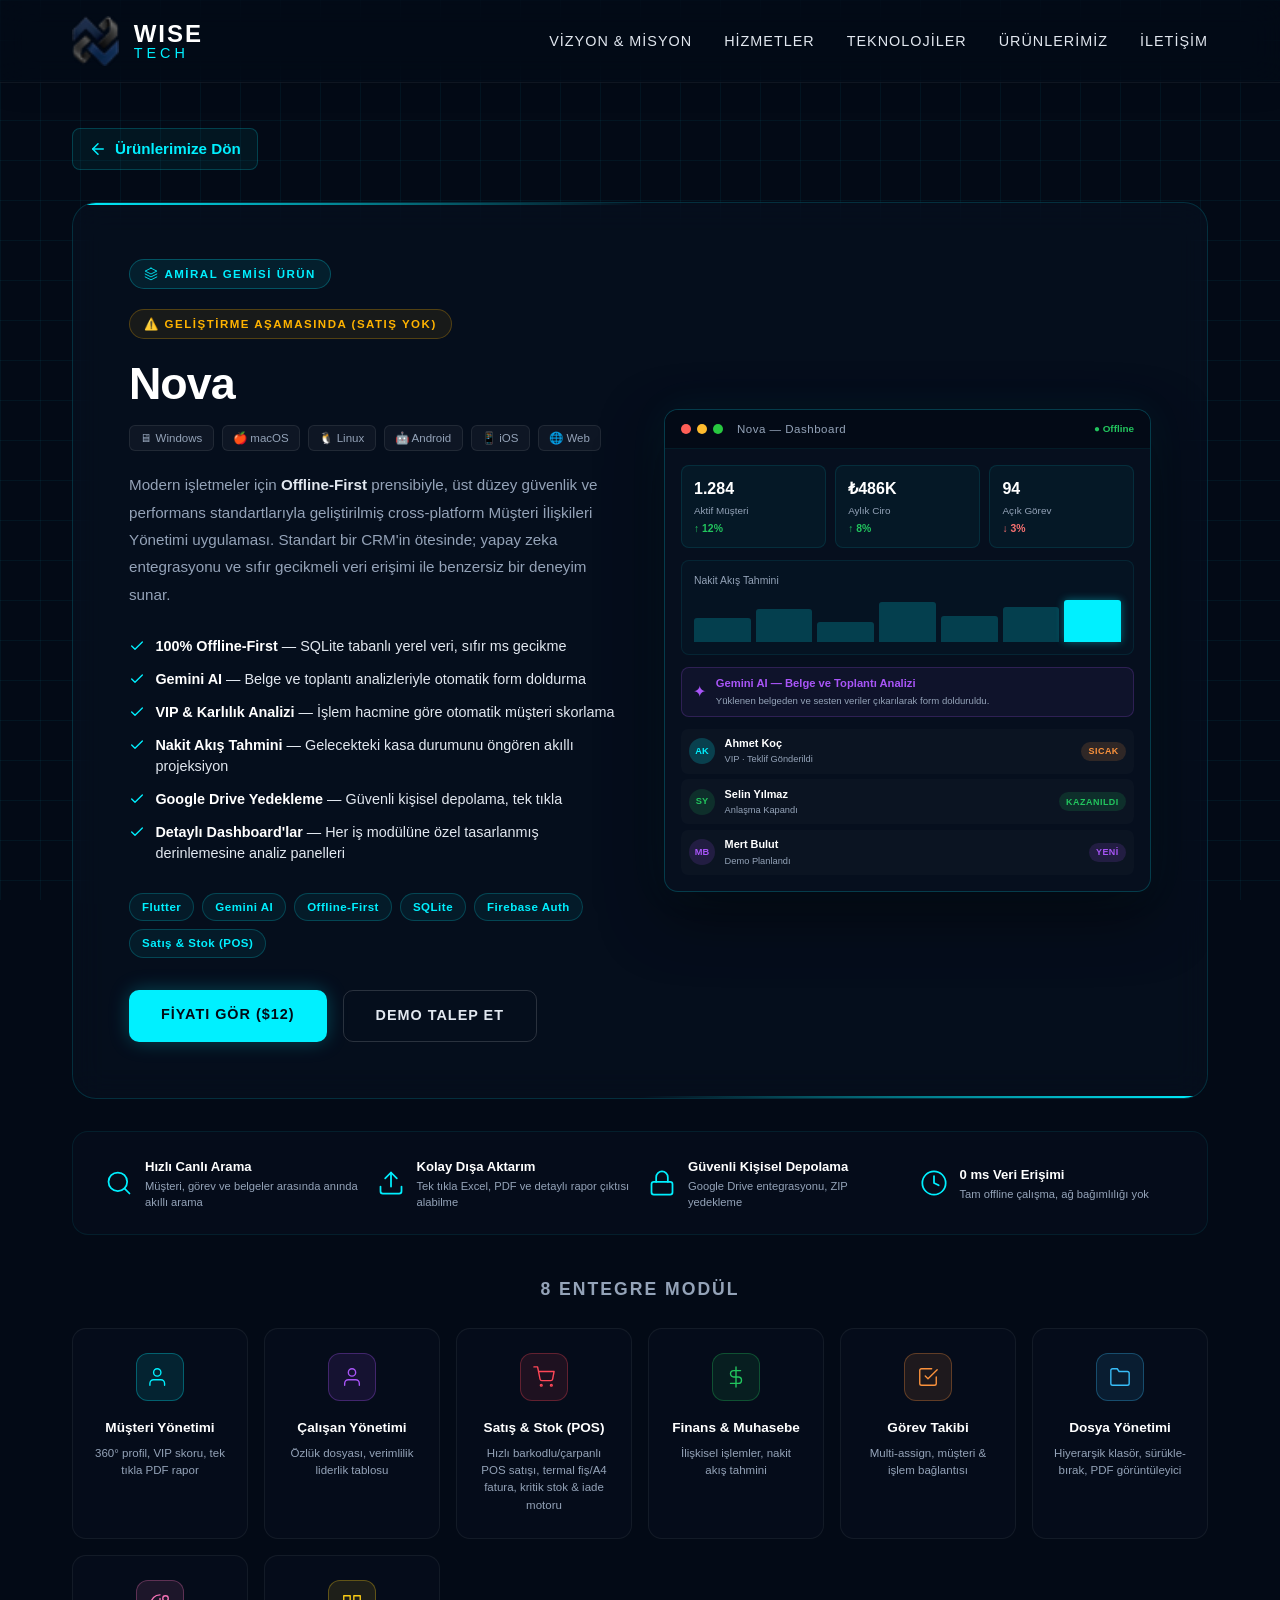
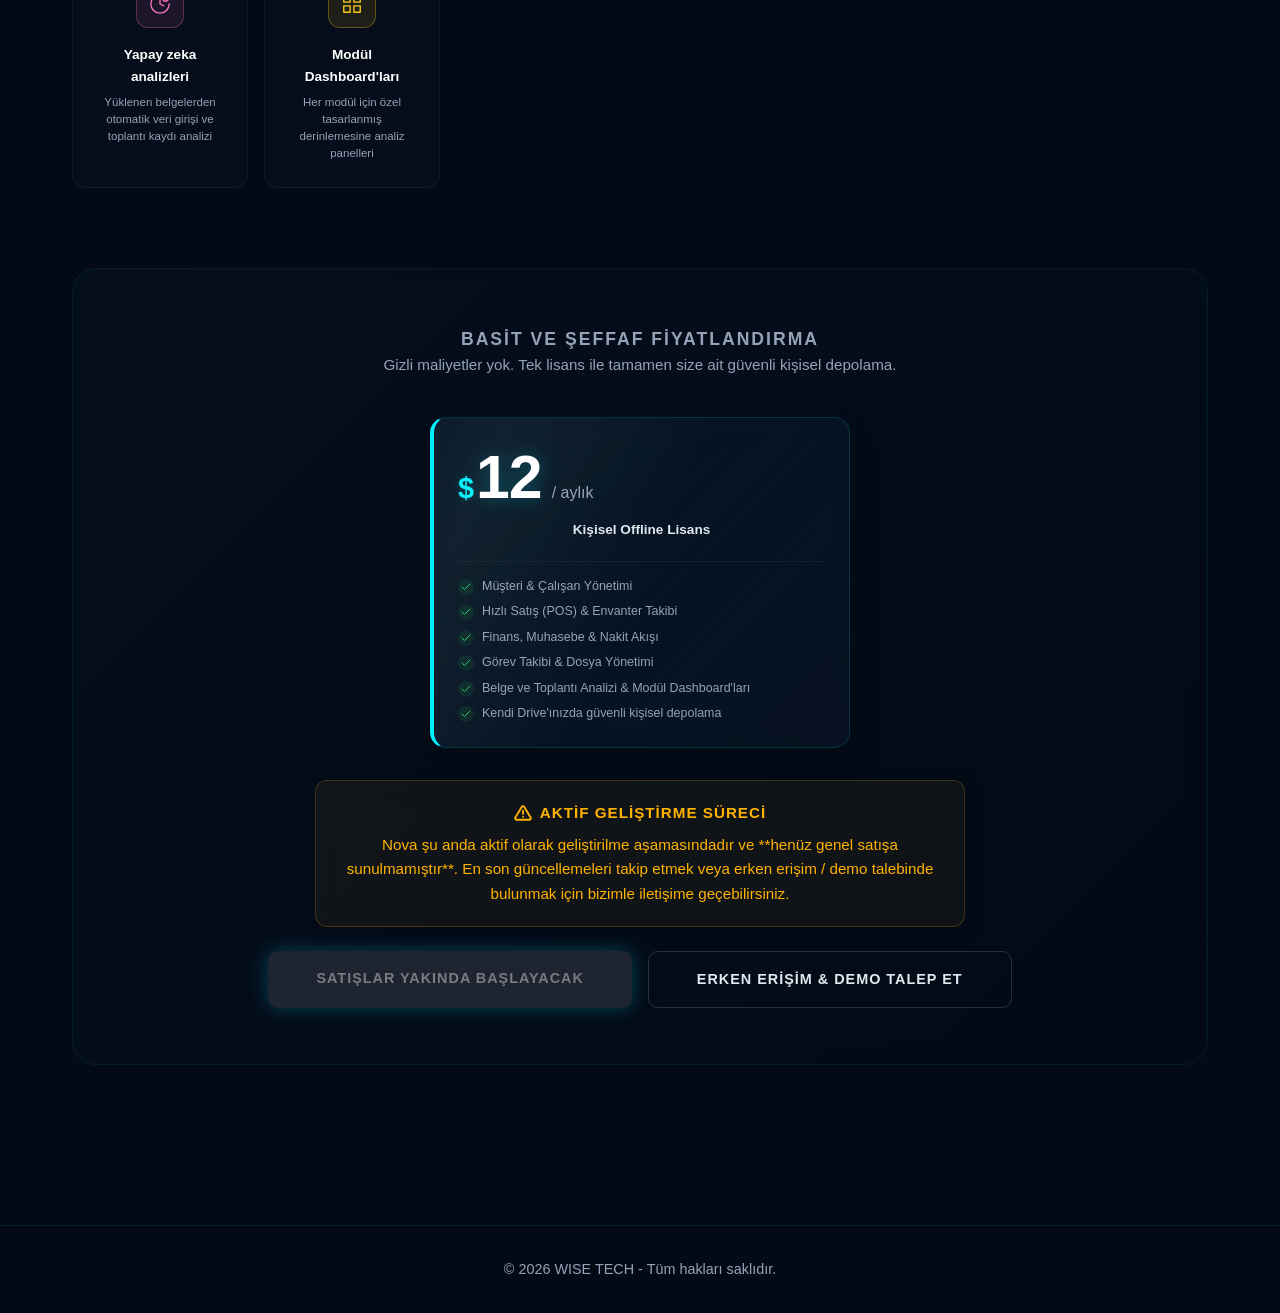
==== urunlerimiz/nova/index.html @ 4987484f "refactor: Nova - move pages and rename Nova CRM to Nova" ====
<!DOCTYPE html>
<html lang="tr">
<head>
    <meta charset="UTF-8">
    <meta name="viewport" content="width=device-width, initial-scale=1.0">
    <title>Nova | WISE TECH Kurumsal Çözümler</title>
    <meta name="description" content="Nova, Offline-First prensibiyle geliştirilmiş, sıfır gecikmeli, Gemini AI destekli yeni nesil cross-platform Müşteri İlişkileri Yönetimi uygulamasıdır.">
    <meta name="keywords" content="crm, müşteri ilişkileri yönetimi, offline crm, flutter crm, yapay zeka crm, nova, wise tech">
    <meta name="author" content="WISE TECH">
    <meta name="robots" content="index, follow">
    <link rel="canonical" href="https://wisetech.com.tr/urunlerimiz/nova/">
    <link rel="icon" type="image/png" href="../../logo.png">
    <link rel="apple-touch-icon" href="../../logo.png">
    
    <!-- Open Graph Meta Tags -->
    <meta property="og:title" content="Nova | WISE TECH Kurumsal Çözümler">
    <meta property="og:description" content="Offline-First ve Gemini AI destekli, sıfır gecikmeli yeni nesil çözüm.">
    <meta property="og:type" content="website">
    <meta property="og:url" content="https://wisetech.com.tr/urunlerimiz/nova/">
    <meta property="og:image" content="https://wisetech.com.tr/logo.png">
    <link rel="stylesheet" href="../../style.css">
    <style>
        /* Nova CRM Sayfasına Özel Ek Stiller */
        .back-btn-wrap {
            max-width: 1200px;
            margin: 8rem auto 0 auto;
            padding: 0 2rem;
        }
        
        .back-btn {
            display: inline-flex;
            align-items: center;
            gap: 8px;
            color: var(--neon-blue);
            text-decoration: none;
            font-size: 0.95rem;
            font-weight: 600;
            transition: all 0.3s ease;
            padding: 0.5rem 1rem;
            background: rgba(0, 240, 255, 0.05);
            border: 1px solid rgba(0, 240, 255, 0.2);
            border-radius: 8px;
        }
        
        .back-btn:hover {
            background: var(--neon-blue);
            color: var(--bg-dark);
            box-shadow: 0 0 15px var(--neon-blue-glow);
            transform: translateX(-4px);
        }
        
        .back-btn svg {
            width: 18px;
            height: 18px;
            stroke: currentColor;
            fill: none;
            stroke-width: 2;
            transition: transform 0.3s ease;
        }

        .nova-detail-section {
            padding-top: 2rem;
        }

        /* Mockup hover durumunu sayfa açıldığında daha stabil tutmak için varsayılanı rotate yapabiliriz */
        .nova-product-card .nova-screen {
            transform: none; /* Standart sayfada sabit durması daha profesyonel */
        }

        /* Fiyat Kartı Sarmalayıcısı */
        .nova-price-wrapper {
            display: flex;
            justify-content: center;
            width: 100%;
            margin: 2rem 0;
        }

        /* Fiyat Kartı Tasarımı */
        .nova-price-card {
            background: linear-gradient(135deg, rgba(0, 240, 255, 0.04) 0%, rgba(10, 21, 38, 0.7) 100%);
            border: 1px solid rgba(0, 240, 255, 0.15);
            border-left: 4px solid var(--neon-blue);
            border-radius: 16px;
            padding: 1.5rem;
            margin: 0;
            backdrop-filter: blur(12px);
            box-shadow: 0 8px 32px rgba(0, 0, 0, 0.3), 0 0 15px rgba(0, 240, 255, 0.03);
            max-width: 420px;
            width: 100%;
            position: relative;
            overflow: hidden;
            transition: all 0.4s cubic-bezier(0.165, 0.84, 0.44, 1);
            display: flex;
            flex-direction: column;
        }
        
        .nova-price-card:hover {
            border-color: rgba(0, 240, 255, 0.35);
            box-shadow: 0 12px 40px rgba(0, 0, 0, 0.4), 0 0 25px rgba(0, 240, 255, 0.08);
            transform: translateY(-2px);
        }

        /* Işık yansıması efekti */
        .nova-price-card::before {
            content: '';
            position: absolute;
            top: 0;
            left: -50%;
            width: 100%;
            height: 100%;
            background: linear-gradient(
                90deg,
                transparent,
                rgba(255, 255, 255, 0.05),
                transparent
            );
            transform: skewX(-25deg);
            transition: 0.75s;
        }

        .nova-price-card:hover::before {
            left: 125%;
        }
        
        .npc-header {
            display: flex;
            justify-content: space-between;
            align-items: center;
            margin-bottom: 1.25rem;
        }
        
        .npc-badge {
            background: rgba(0, 240, 255, 0.08);
            border: 1px solid rgba(0, 240, 255, 0.2);
            color: var(--neon-blue);
            font-size: 0.7rem;
            font-weight: 700;
            letter-spacing: 1.5px;
            padding: 4px 8px;
            border-radius: 6px;
            display: flex;
            align-items: center;
            gap: 6px;
            text-transform: uppercase;
        }

        .npc-dot {
            width: 6px;
            height: 6px;
            background-color: var(--neon-blue);
            border-radius: 50%;
            box-shadow: 0 0 8px var(--neon-blue);
            animation: pulse 1.5s infinite alternate;
        }

        @keyframes pulse {
            0% { transform: scale(0.8); opacity: 0.5; }
            100% { transform: scale(1.2); opacity: 1; }
        }
        
        .npc-tag {
            display: flex;
            align-items: center;
            gap: 6px;
            font-size: 0.78rem;
            color: var(--text-muted);
            font-weight: 500;
        }

        .npc-tag svg {
            color: var(--neon-blue);
        }
        
        .npc-price {
            display: flex;
            align-items: baseline;
            gap: 2px;
            margin-bottom: 0.5rem;
        }
        
        .npc-currency {
            font-size: 1.8rem;
            font-weight: 700;
            color: var(--neon-blue);
            text-shadow: 0 0 10px rgba(0, 240, 255, 0.2);
        }
        
        .npc-amount {
            font-size: 3.8rem;
            font-weight: 900;
            color: #fff;
            line-height: 0.9;
            text-shadow: 0 0 20px rgba(0, 240, 255, 0.3);
            letter-spacing: -1px;
        }
        
        .npc-period {
            font-size: 1rem;
            color: var(--text-muted);
            margin-left: 8px;
            font-weight: 500;
        }
        
        .npc-note {
            font-size: 0.85rem;
            color: var(--text-main);
            font-weight: 600;
            margin-bottom: 1.25rem;
        }
        
        .npc-features {
            border-top: 1px solid rgba(255, 255, 255, 0.05);
            padding-top: 1rem;
            display: flex;
            flex-direction: column;
            gap: 8px;
        }
        
        .npc-feat-item {
            display: flex;
            align-items: center;
            gap: 8px;
            font-size: 0.78rem;
            color: var(--text-muted);
            line-height: 1.4;
        }

        .npc-feat-item svg {
            color: #22c55e;
            flex-shrink: 0;
            background: rgba(34, 197, 94, 0.1);
            border-radius: 50%;
            padding: 2px;
            width: 16px;
            height: 16px;
        }

        /* Fiyatlandırma Bölümü Stilleri */
        .nova-pricing-section {
            margin-top: 5rem;
            text-align: center;
            padding: 3.5rem 2rem;
            background: linear-gradient(135deg, rgba(10, 21, 38, 0.4) 0%, rgba(3, 10, 22, 0.6) 100%);
            border: 1px solid rgba(0, 240, 255, 0.08);
            border-radius: 24px;
            backdrop-filter: blur(12px);
            box-shadow: inset 0 0 20px rgba(0, 240, 255, 0.02);
        }
        
        .nova-pricing-subtitle {
            color: var(--text-muted);
            font-size: 0.95rem;
            margin-top: -0.5rem;
            margin-bottom: 2.5rem;
        }
    </style>
</head>
<body>

    <!-- Üst Navigasyon -->
    <header>
        <nav>
            <a href="../../index.html" class="logo">
                <img src="../../logo.png" alt="Wise Tech Logo" class="logo-img" onerror="this.onerror=null; this.src='data:image/svg+xml;utf8,<svg xmlns=\'http://www.w3.org/2000/svg\' viewBox=\'0 0 100 100\'><path d=\'M25 50 L50 25 L75 50 L60 65 L50 55 L40 65 Z\' fill=\'%231c2e4a\'/><path d=\'M75 50 L50 75 L25 50 L40 35 L50 45 L60 35 Z\' fill=\'%23111\'/></svg>'">
                <div class="logo-text">WISE <span>TECH</span></div>
            </a>
            <ul class="nav-links">
                <li><a href="../../index.html#vizyon">Vizyon & Misyon</a></li>
                <li><a href="../../index.html#hizmetler">Hizmetler</a></li>
                <li><a href="../../index.html#teknolojiler">Teknolojiler</a></li>
                <li><a href="../../index.html#urunler">Ürünlerimiz</a></li>
                <li><a href="../../index.html#iletisim">İletişim</a></li>
            </ul>
        </nav>
    </header>

    <!-- Geri Dön Butonu -->
    <div class="back-btn-wrap">
        <a href="../../index.html#urunler" class="back-btn">
            <svg viewBox="0 0 24 24" stroke-linecap="round" stroke-linejoin="round">
                <line x1="19" y1="12" x2="5" y2="12"></line>
                <polyline points="12 19 5 12 12 5"></polyline>
            </svg>
            Ürünlerimize Dön
        </a>
    </div>

    <!-- Ürün Detay Bölümü -->
    <section class="section nova-detail-section" id="urun-detay">
        
        <!-- ── Ana Hero Kart ── -->
        <div class="nova-product-card">

            <!-- Sol: Bilgi paneli -->
            <div class="nova-info">
                <div class="nova-badge">
                    <svg viewBox="0 0 24 24" fill="none" stroke="currentColor" stroke-width="1.5" stroke-linecap="round" stroke-linejoin="round" width="14" height="14">
                        <path d="M12 2L2 7l10 5 10-5-10-5z"/><path d="M2 17l10 5 10-5"/><path d="M2 12l10 5 10-5"/>
                    </svg>
                    Amiral Gemisi Ürün
                </div>
                <div class="nova-badge" style="color: #ffb300; background: rgba(255, 179, 0, 0.08); border-color: rgba(255, 179, 0, 0.25);">
                    ⚠️ Geliştirme Aşamasında (Satış Yok)
                </div>

                <h3>Nova</h3>

                <div class="nova-platforms">
                    <span title="Windows">🖥 Windows</span>
                    <span title="macOS">🍎 macOS</span>
                    <span title="Linux">🐧 Linux</span>
                    <span title="Android">🤖 Android</span>
                    <span title="iOS">📱 iOS</span>
                    <span title="Web">🌐 Web</span>
                </div>

                <p class="nova-desc">Modern işletmeler için <strong>Offline-First</strong> prensibiyle, üst düzey güvenlik ve performans standartlarıyla geliştirilmiş cross-platform Müşteri İlişkileri Yönetimi uygulaması. Standart bir CRM'in ötesinde; yapay zeka entegrasyonu ve sıfır gecikmeli veri erişimi ile benzersiz bir deneyim sunar.</p>

                <ul class="nova-features">
                    <li>
                        <svg viewBox="0 0 24 24" fill="none" stroke="currentColor" stroke-width="2" stroke-linecap="round" stroke-linejoin="round"><polyline points="20 6 9 17 4 12"/></svg>
                        <span><strong>100% Offline-First</strong> — SQLite tabanlı yerel veri, sıfır ms gecikme</span>
                    </li>
                    <li>
                        <svg viewBox="0 0 24 24" fill="none" stroke="currentColor" stroke-width="2" stroke-linecap="round" stroke-linejoin="round"><polyline points="20 6 9 17 4 12"/></svg>
                        <span><strong>Gemini AI</strong> — Belge ve toplantı analizleriyle otomatik form doldurma</span>
                    </li>
                    <li>
                        <svg viewBox="0 0 24 24" fill="none" stroke="currentColor" stroke-width="2" stroke-linecap="round" stroke-linejoin="round"><polyline points="20 6 9 17 4 12"/></svg>
                        <span><strong>VIP & Karlılık Analizi</strong> — İşlem hacmine göre otomatik müşteri skorlama</span>
                    </li>
                    <li>
                        <svg viewBox="0 0 24 24" fill="none" stroke="currentColor" stroke-width="2" stroke-linecap="round" stroke-linejoin="round"><polyline points="20 6 9 17 4 12"/></svg>
                        <span><strong>Nakit Akış Tahmini</strong> — Gelecekteki kasa durumunu öngören akıllı projeksiyon</span>
                    </li>
                    <li>
                        <svg viewBox="0 0 24 24" fill="none" stroke="currentColor" stroke-width="2" stroke-linecap="round" stroke-linejoin="round"><polyline points="20 6 9 17 4 12"/></svg>
                        <span><strong>Google Drive Yedekleme</strong> — Güvenli kişisel depolama, tek tıkla</span>
                    </li>
                    <li>
                        <svg viewBox="0 0 24 24" fill="none" stroke="currentColor" stroke-width="2" stroke-linecap="round" stroke-linejoin="round"><polyline points="20 6 9 17 4 12"/></svg>
                        <span><strong>Detaylı Dashboard'lar</strong> — Her iş modülüne özel tasarlanmış derinlemesine analiz panelleri</span>
                    </li>
                </ul>

                <div class="nova-tags">
                    <span>Flutter</span><span>Gemini AI</span><span>Offline-First</span>
                    <span>SQLite</span><span>Firebase Auth</span><span>Satış & Stok (POS)</span>
                </div>
                <div class="nova-actions">
                    <a href="#fiyatlandirma" class="nova-btn-primary">Fiyatı Gör ($12)</a>
                    <a href="../../index.html#iletisim" class="nova-btn-secondary">Demo Talep Et</a>
                </div>
            </div>

            <!-- Sağ: Mockup ekran -->
            <div class="nova-visual">
                <div class="nova-screen">
                    <div class="ns-topbar">
                        <span class="ns-dot" style="background:#ff5f57"></span>
                        <span class="ns-dot" style="background:#febc2e"></span>
                        <span class="ns-dot" style="background:#28c840"></span>
                        <span class="ns-title">Nova — Dashboard</span>
                        <span class="ns-offline-badge">● Offline</span>
                    </div>
                    <div class="ns-body">
                        <div class="ns-stats">
                            <div class="ns-stat">
                                <span class="ns-stat-val">1.284</span>
                                <span class="ns-stat-lbl">Aktif Müşteri</span>
                                <span class="ns-stat-up">↑ 12%</span>
                            </div>
                            <div class="ns-stat">
                                <span class="ns-stat-val">₺486K</span>
                                <span class="ns-stat-lbl">Aylık Ciro</span>
                                <span class="ns-stat-up">↑ 8%</span>
                            </div>
                            <div class="ns-stat">
                                <span class="ns-stat-val">94</span>
                                <span class="ns-stat-lbl">Açık Görev</span>
                                <span class="ns-stat-down">↓ 3%</span>
                            </div>
                        </div>
                        <div class="ns-chart">
                            <div class="ns-bar-label">Nakit Akış Tahmini</div>
                            <div class="ns-bars">
                                <div class="ns-bar" style="--h:55%"></div>
                                <div class="ns-bar" style="--h:75%"></div>
                                <div class="ns-bar" style="--h:45%"></div>
                                <div class="ns-bar" style="--h:90%"></div>
                                <div class="ns-bar" style="--h:60%"></div>
                                <div class="ns-bar" style="--h:80%"></div>
                                <div class="ns-bar ns-bar--active" style="--h:95%"></div>
                            </div>
                        </div>
                        <div class="ns-ai-row">
                            <span class="ns-ai-icon">✦</span>
                            <div class="ns-ai-text">
                                <span>Gemini AI — Belge ve Toplantı Analizi</span>
                                <small>Yüklenen belgeden ve sesten veriler çıkarılarak form dolduruldu.</small>
                            </div>
                        </div>
                        <div class="ns-list">
                            <div class="ns-list-row">
                                <span class="ns-avatar" style="background:rgba(0,240,255,0.2);color:var(--neon-blue)">AK</span>
                                <div class="ns-list-info"><b>Ahmet Koç</b><small>VIP · Teklif Gönderildi</small></div>
                                <span class="ns-pill ns-pill--warm">Sıcak</span>
                            </div>
                            <div class="ns-list-row">
                                <span class="ns-avatar" style="background:rgba(34,197,94,0.15);color:#22c55e">SY</span>
                                <div class="ns-list-info"><b>Selin Yılmaz</b><small>Anlaşma Kapandı</small></div>
                                <span class="ns-pill ns-pill--won">Kazanıldı</span>
                            </div>
                            <div class="ns-list-row">
                                <span class="ns-avatar" style="background:rgba(168,85,247,0.15);color:#a855f7">MB</span>
                                <div class="ns-list-info"><b>Mert Bulut</b><small>Demo Planlandı</small></div>
                                <span class="ns-pill ns-pill--new">Yeni</span>
                            </div>
                        </div>
                    </div>
                </div>
            </div>
        </div>

        <!-- ── Güvenlik & UI Şeridi ── -->
        <div class="nova-highlights">
            <div class="nova-hl-item">
                <svg viewBox="0 0 24 24" fill="none" stroke="currentColor" stroke-width="1.5" stroke-linecap="round" stroke-linejoin="round">
                    <circle cx="11" cy="11" r="8"></circle>
                    <line x1="21" y1="21" x2="16.65" y2="16.65"></line>
                </svg>
                <div><strong>Hızlı Canlı Arama</strong><small>Müşteri, görev ve belgeler arasında anında akıllı arama</small></div>
            </div>
            <div class="nova-hl-item">
                <svg viewBox="0 0 24 24" fill="none" stroke="currentColor" stroke-width="1.5" stroke-linecap="round" stroke-linejoin="round">
                    <path d="M21 15v4a2 2 0 0 1-2 2H5a2 2 0 0 1-2-2v-4"></path>
                    <polyline points="17 8 12 3 7 8"></polyline>
                    <line x1="12" y1="3" x2="12" y2="15"></line>
                </svg>
                <div><strong>Kolay Dışa Aktarım</strong><small>Tek tıkla Excel, PDF ve detaylı rapor çıktısı alabilme</small></div>
            </div>
            <div class="nova-hl-item">
                <svg viewBox="0 0 24 24" fill="none" stroke="currentColor" stroke-width="1.5" stroke-linecap="round" stroke-linejoin="round">
                    <rect x="3" y="11" width="18" height="11" rx="2" ry="2"/><path d="M7 11V7a5 5 0 0 1 10 0v4"/>
                </svg>
                <div><strong>Güvenli Kişisel Depolama</strong><small>Google Drive entegrasyonu, ZIP yedekleme</small></div>
            </div>
            <div class="nova-hl-item">
                <svg viewBox="0 0 24 24" fill="none" stroke="currentColor" stroke-width="1.5" stroke-linecap="round" stroke-linejoin="round">
                    <circle cx="12" cy="12" r="10"/><polyline points="12 6 12 12 16 14"/>
                </svg>
                <div><strong>0 ms Veri Erişimi</strong><small>Tam offline çalışma, ağ bağımlılığı yok</small></div>
            </div>
        </div>

        <!-- ── Modüller Grid ── -->
        <div class="nova-modules-wrap">
            <h4 class="nova-modules-title">8 Entegre Modül</h4>
            <div class="nova-modules-grid">

                <div class="nova-module-card">
                    <div class="nm-icon" style="--c:var(--neon-blue)">
                        <svg viewBox="0 0 24 24" fill="none" stroke="currentColor" stroke-width="1.5" stroke-linecap="round" stroke-linejoin="round">
                            <path d="M17 21v-2a4 4 0 0 0-4-4H5a4 4 0 0 0-4 4v2"/><circle cx="9" cy="7" r="4"/>
                        </svg>
                    </div>
                    <h5>Müşteri Yönetimi</h5>
                    <p>360° profil, VIP skoru, tek tıkla PDF rapor</p>
                </div>

                <div class="nova-module-card">
                    <div class="nm-icon" style="--c:#a855f7">
                        <svg viewBox="0 0 24 24" fill="none" stroke="currentColor" stroke-width="1.5" stroke-linecap="round" stroke-linejoin="round">
                            <path d="M20 21v-2a4 4 0 0 0-4-4H8a4 4 0 0 0-4 4v2"/><circle cx="12" cy="7" r="4"/>
                        </svg>
                    </div>
                    <h5>Çalışan Yönetimi</h5>
                    <p>Özlük dosyası, verimlilik liderlik tablosu</p>
                </div>

                <div class="nova-module-card">
                    <div class="nm-icon" style="--c:#ff4757">
                        <svg viewBox="0 0 24 24" fill="none" stroke="currentColor" stroke-width="1.5" stroke-linecap="round" stroke-linejoin="round">
                            <circle cx="9" cy="21" r="1"/>
                            <circle cx="20" cy="21" r="1"/>
                            <path d="M1 1h4l2.68 13.39a2 2 0 0 0 2 1.61h9.72a2 2 0 0 0 2-1.61L23 6H6"/>
                        </svg>
                    </div>
                    <h5>Satış & Stok (POS)</h5>
                    <p>Hızlı barkodlu/çarpanlı POS satışı, termal fiş/A4 fatura, kritik stok & iade motoru</p>
                </div>

                <div class="nova-module-card">
                    <div class="nm-icon" style="--c:#22c55e">
                        <svg viewBox="0 0 24 24" fill="none" stroke="currentColor" stroke-width="1.5" stroke-linecap="round" stroke-linejoin="round">
                            <line x1="12" y1="1" x2="12" y2="23"/><path d="M17 5H9.5a3.5 3.5 0 0 0 0 7h5a3.5 3.5 0 0 1 0 7H6"/>
                        </svg>
                    </div>
                    <h5>Finans & Muhasebe</h5>
                    <p>İlişkisel işlemler, nakit akış tahmini</p>
                </div>

                <div class="nova-module-card">
                    <div class="nm-icon" style="--c:#fb923c">
                        <svg viewBox="0 0 24 24" fill="none" stroke="currentColor" stroke-width="1.5" stroke-linecap="round" stroke-linejoin="round">
                            <polyline points="9 11 12 14 22 4"/><path d="M21 12v7a2 2 0 0 1-2 2H5a2 2 0 0 1-2-2V5a2 2 0 0 1 2-2h11"/>
                        </svg>
                    </div>
                    <h5>Görev Takibi</h5>
                    <p>Multi-assign, müşteri & işlem bağlantısı</p>
                </div>

                <div class="nova-module-card">
                    <div class="nm-icon" style="--c:#38bdf8">
                        <svg viewBox="0 0 24 24" fill="none" stroke="currentColor" stroke-width="1.5" stroke-linecap="round" stroke-linejoin="round">
                            <path d="M22 19a2 2 0 0 1-2 2H4a2 2 0 0 1-2-2V5a2 2 0 0 1 2-2h5l2 3h9a2 2 0 0 1 2 2z"/>
                        </svg>
                    </div>
                    <h5>Dosya Yönetimi</h5>
                    <p>Hiyerarşik klasör, sürükle-bırak, PDF görüntüleyici</p>
                </div>

                <div class="nova-module-card">
                    <div class="nm-icon" style="--c:#f472b6">
                        <svg viewBox="0 0 24 24" fill="none" stroke="currentColor" stroke-width="1.5" stroke-linecap="round" stroke-linejoin="round">
                            <path d="M12 2a10 10 0 1 0 10 10"/><path d="M12 6v6l4 2"/><circle cx="18" cy="6" r="3"/>
                        </svg>
                    </div>
                    <h5>Yapay zeka analizleri</h5>
                    <p>Yüklenen belgelerden otomatik veri girişi ve toplantı kaydı analizi</p>
                </div>

                <div class="nova-module-card">
                    <div class="nm-icon" style="--c:#facc15">
                        <svg viewBox="0 0 24 24" fill="none" stroke="currentColor" stroke-width="1.5" stroke-linecap="round" stroke-linejoin="round">
                            <rect x="3" y="3" width="7" height="7"/><rect x="14" y="3" width="7" height="7"/><rect x="14" y="14" width="7" height="7"/><rect x="3" y="14" width="7" height="7"/>
                        </svg>
                    </div>
                    <h5>Modül Dashboard'ları</h5>
                    <p>Her modül için özel tasarlanmış derinlemesine analiz panelleri</p>
                </div>

            </div>
        </div>

        <!-- ── Fiyatlandırma & Satın Alma Bölümü ── -->
        <div id="fiyatlandirma" class="nova-pricing-section">
            <h4 class="nova-modules-title" style="margin-bottom: 0.5rem;">Basit ve Şeffaf Fiyatlandırma</h4>
            <p class="nova-pricing-subtitle">Gizli maliyetler yok. Tek lisans ile tamamen size ait güvenli kişisel depolama.</p>
            
            <div class="nova-price-wrapper">
                <div class="nova-price-card">
                    <div class="npc-body" style="margin-top: 0.5rem;">
                        <div class="npc-price">
                            <span class="npc-currency">$</span>
                            <span class="npc-amount">12</span>
                            <span class="npc-period">/ aylık</span>
                        </div>
                        <p class="npc-note">Kişisel Offline Lisans</p>
                    </div>
                    <div class="npc-features">
                        <div class="npc-feat-item">
                            <svg viewBox="0 0 24 24" fill="none" stroke="currentColor" stroke-width="2" stroke-linecap="round" stroke-linejoin="round">
                                <polyline points="20 6 9 17 4 12"/>
                            </svg>
                            Müşteri & Çalışan Yönetimi
                        </div>
                        <div class="npc-feat-item">
                            <svg viewBox="0 0 24 24" fill="none" stroke="currentColor" stroke-width="2" stroke-linecap="round" stroke-linejoin="round">
                                <polyline points="20 6 9 17 4 12"/>
                            </svg>
                            Hızlı Satış (POS) & Envanter Takibi
                        </div>
                        <div class="npc-feat-item">
                            <svg viewBox="0 0 24 24" fill="none" stroke="currentColor" stroke-width="2" stroke-linecap="round" stroke-linejoin="round">
                                <polyline points="20 6 9 17 4 12"/>
                            </svg>
                            Finans, Muhasebe & Nakit Akışı
                        </div>
                        <div class="npc-feat-item">
                            <svg viewBox="0 0 24 24" fill="none" stroke="currentColor" stroke-width="2" stroke-linecap="round" stroke-linejoin="round">
                                <polyline points="20 6 9 17 4 12"/>
                            </svg>
                            Görev Takibi & Dosya Yönetimi
                        </div>
                        <div class="npc-feat-item">
                            <svg viewBox="0 0 24 24" fill="none" stroke="currentColor" stroke-width="2" stroke-linecap="round" stroke-linejoin="round">
                                <polyline points="20 6 9 17 4 12"/>
                            </svg>
                            Belge ve Toplantı Analizi & Modül Dashboard'ları
                        </div>
                        <div class="npc-feat-item">
                            <svg viewBox="0 0 24 24" fill="none" stroke="currentColor" stroke-width="2" stroke-linecap="round" stroke-linejoin="round">
                                <polyline points="20 6 9 17 4 12"/>
                            </svg>
                            Kendi Drive'ınızda güvenli kişisel depolama
                        </div>
                    </div>
                </div>
            </div>

            <div class="nova-notice-box" style="max-width: 650px; margin: 1.5rem auto 1.5rem; padding: 1.25rem; border-radius: 12px; background: rgba(255, 179, 0, 0.05); border: 1px solid rgba(255, 179, 0, 0.2); backdrop-filter: blur(10px); color: #ffb300; text-align: center; font-size: 0.95rem; line-height: 1.6; box-shadow: 0 4px 20px rgba(0,0,0,0.2);">
                <div style="display: flex; align-items: center; justify-content: center; gap: 8px; font-weight: 700; margin-bottom: 0.5rem; text-transform: uppercase; letter-spacing: 1px;">
                    <svg viewBox="0 0 24 24" fill="none" stroke="currentColor" stroke-width="2.5" stroke-linecap="round" stroke-linejoin="round" width="18" height="18" style="vertical-align: middle;">
                        <path d="M10.29 3.86L1.82 18a2 2 0 0 0 1.71 3h16.94a2 2 0 0 0 1.71-3L13.71 3.86a2 2 0 0 0-3.42 0z"/>
                        <line x1="12" y1="9" x2="12" y2="13"/>
                        <line x1="12" y1="17" x2="12.01" y2="17"/>
                    </svg>
                    Aktif Geliştirme Süreci
                </div>
                Nova şu anda aktif olarak geliştirilme aşamasındadır ve **henüz genel satışa sunulmamıştır**. En son güncellemeleri takip etmek veya erken erişim / demo talebinde bulunmak için bizimle iletişime geçebilirsiniz.
            </div>

            <div class="nova-actions" style="justify-content: center; margin-top: 1rem;">
                <a href="../../index.html#iletisim" class="nova-btn-primary" style="padding: 1rem 3rem; background: rgba(255, 255, 255, 0.1); border-color: rgba(255, 255, 255, 0.2); color: rgba(255,255,255,0.4); cursor: not-allowed; pointer-events: none;">Satışlar Yakında Başlayacak</a>
                <a href="../../index.html#iletisim" class="nova-btn-secondary" style="padding: 1rem 3rem;">Erken Erişim & Demo Talep Et</a>
            </div>
        </div>

    </section>

    <!-- Alt Bilgi -->
    <footer>
        <p>&copy; 2026 WISE TECH - Tüm hakları saklıdır.</p>
    </footer>

    <!-- JS dahil edildi -->
    <script src="../../script.js"></script>
</body>
</html>
---- style.css ----
/* --- Değişkenler & Temel Ayarlar --- */
:root {
    --bg-dark: #030a16;
    --bg-card: #0a1526;
    --text-main: #e2e8f0;
    --text-muted: #94a3b8;
    --neon-blue: #00f0ff;
    --neon-blue-glow: rgba(0, 240, 255, 0.3);
    --neon-dark: #005f73;
    --circuit-line: rgba(0, 240, 255, 0.05);
}

* {
    margin: 0;
    padding: 0;
    box-sizing: border-box;
    font-family: 'Segoe UI', Roboto, Helvetica, Arial, sans-serif;
    scroll-behavior: smooth;
}

body {
    background-color: var(--bg-dark);
    color: var(--text-main);
    line-height: 1.6;
    /* Devre kartı ızgara deseni arka planı */
    background-image: 
        linear-gradient(var(--circuit-line) 1px, transparent 1px),
        linear-gradient(90deg, var(--circuit-line) 1px, transparent 1px);
    background-size: 40px 40px;
    background-attachment: fixed;
}

/* --- Navigasyon --- */
header {
    position: fixed;
    top: 0;
    width: 100%;
    background: rgba(3, 10, 22, 0.5);
    backdrop-filter: blur(16px);
    -webkit-backdrop-filter: blur(16px);
    border-bottom: 1px solid rgba(255, 255, 255, 0.05);
    box-shadow: 0 4px 30px rgba(0, 0, 0, 0.1);
    z-index: 1000;
}

nav {
    max-width: 1200px;
    margin: 0 auto;
    padding: 1rem 2rem;
    display: flex;
    justify-content: space-between;
    align-items: center;
}

.logo {
    font-size: 1.5rem;
    font-weight: 800;
    color: white;
    text-decoration: none;
    letter-spacing: 2px;
    display: flex;
    align-items: center;
    gap: 15px;
    line-height: 1;
}

.logo-img {
    height: 50px;
    width: auto;
    object-fit: contain;

}

.logo-text {
    display: flex;
    flex-direction: column;
}

.logo-text span {
    color: var(--neon-blue);
    font-size: 0.9rem;
    font-weight: 400;
    letter-spacing: 4px;
}

.nav-links {
    list-style: none;
    display: flex;
    gap: 2rem;
}

.nav-links a {
    color: var(--text-main);
    text-decoration: none;
    font-size: 0.9rem;
    text-transform: uppercase;
    letter-spacing: 1px;
    transition: all 0.3s ease;
    position: relative;
}

.nav-links a:hover {
    color: var(--neon-blue);
    text-shadow: 0 0 8px var(--neon-blue-glow);
}

/* --- Hero Section --- */
.hero {
    height: 100vh;
    display: flex;
    flex-direction: column;
    justify-content: center;
    align-items: center;
    text-align: center;
    padding: 0 2rem;
    position: relative;
    overflow: hidden;
}

/* Ortadaki parlama efekti */
.hero::before {
    content: '';
    position: absolute;
    width: 600px;
    height: 600px;
    background: radial-gradient(circle, rgba(0, 240, 255, 0.1) 0%, rgba(3, 10, 22, 0) 70%);
    top: 50%;
    left: 50%;
    transform: translate(-50%, -50%);
    z-index: -1;
    border-radius: 50%;
}

.hero h1 {
    font-size: 4rem;
    margin-bottom: 1rem;
    text-shadow: 0 0 20px rgba(0, 240, 255, 0.2);
    animation: fadeInDown 1s ease-out;
}

.hero h2 {
    font-size: 1.5rem;
    color: var(--neon-blue);
    font-weight: 300;
    margin-bottom: 2rem;
    letter-spacing: 2px;
    animation: fadeInUp 1s ease-out 0.3s both;
}

.hero p {
    max-width: 600px;
    color: var(--text-muted);
    margin-bottom: 3rem;
    animation: fadeInUp 1s ease-out 0.6s both;
}

.btn {
    display: inline-block;
    padding: 1rem 2.5rem;
    background: transparent;
    color: var(--neon-blue);
    border: 1px solid var(--neon-blue);
    text-decoration: none;
    font-size: 1rem;
    text-transform: uppercase;
    letter-spacing: 2px;
    position: relative;
    overflow: hidden;
    transition: all 0.3s ease;
    cursor: pointer;
    animation: fadeInUp 1s ease-out 0.9s both;
}

.btn:hover {
    background: var(--neon-blue);
    color: var(--bg-dark);
    box-shadow: 0 0 20px var(--neon-blue-glow);
}

/* --- Hizmetler Section --- */
.section {
    padding: 6rem 2rem;
    max-width: 1200px;
    margin: 0 auto;
}

.section-title {
    font-size: 2.5rem;
    margin-bottom: 3rem;
    text-align: center;
    position: relative;
    display: inline-block;
    left: 50%;
    transform: translateX(-50%);
}

.section-title::after {
    content: '';
    position: absolute;
    bottom: -10px;
    left: 0;
    width: 100%;
    height: 2px;
    background: linear-gradient(90deg, transparent, var(--neon-blue), transparent);
}

.services-grid {
    display: grid;
    grid-template-columns: repeat(auto-fit, minmax(250px, 1fr));
    gap: 2rem;
}

.service-card {
    background: rgba(10, 21, 38, 0.3);
    backdrop-filter: blur(12px);
    -webkit-backdrop-filter: blur(12px);
    box-shadow: 0 8px 32px 0 rgba(0, 0, 0, 0.3);
    border: 1px solid rgba(0, 240, 255, 0.15);
    border-top: 1px solid rgba(255, 255, 255, 0.08);
    border-left: 1px solid rgba(255, 255, 255, 0.08);
    padding: 2.5rem 2rem;
    border-radius: 16px;
    position: relative;
    overflow: hidden;
    transition: all 0.4s ease;
    text-align: center;
}

.service-card::before {
    content: '';
    position: absolute;
    top: 0;
    left: -100%;
    width: 100%;
    height: 2px;
    background: linear-gradient(90deg, transparent, var(--neon-blue));
    transition: all 0.5s ease;
}

.service-card:hover {
    transform: translateY(-5px);
    border-color: var(--neon-blue);
    box-shadow: 0 10px 30px rgba(0, 240, 255, 0.1);
}

.service-card:hover::before {
    left: 100%;
}

.service-icon {
    width: 60px;
    height: 60px;
    margin: 0 auto 1.5rem auto;
    fill: none;
    stroke: var(--neon-blue);
    stroke-width: 1.5;
    stroke-linecap: round;
    stroke-linejoin: round;
}

.service-card h3 {
    font-size: 1.2rem;
    margin-bottom: 1rem;
    color: #fff;
}

.service-card p {
    color: var(--text-muted);
    font-size: 0.9rem;
}

/* --- İletişim Section --- */
.contact-container {
    display: flex;
    flex-direction: column;
    align-items: center;
    background: rgba(10, 21, 38, 0.3);
    backdrop-filter: blur(12px);
    -webkit-backdrop-filter: blur(12px);
    box-shadow: 0 8px 32px 0 rgba(0, 0, 0, 0.3);
    border: 1px solid rgba(0, 240, 255, 0.15);
    border-top: 1px solid rgba(255, 255, 255, 0.08);
    border-left: 1px solid rgba(255, 255, 255, 0.08);
    padding: 4rem 2rem;
    border-radius: 16px;
    max-width: 800px;
    margin: 0 auto;
    text-align: center;
}

.contact-info {
    display: flex;
    flex-direction: column;
    gap: 1.5rem;
    width: 100%;
    margin-top: 2rem;
}

.contact-item {
    display: flex;
    align-items: center;
    justify-content: center;
    gap: 1rem;
}

.contact-item a {
    color: var(--text-main);
    text-decoration: none;
    font-size: 1.2rem;
    transition: color 0.3s ease;
}

.contact-item a:hover {
    color: var(--neon-blue);
    text-shadow: 0 0 5px var(--neon-blue-glow);
}

.contact-icon {
    width: 24px;
    height: 24px;
    stroke: var(--neon-blue);
    fill: none;
    stroke-width: 2;
}

/* --- Nova CRM Ürün Kartı --- */
.nova-product-card {
    display: grid;
    grid-template-columns: 1fr 1fr;
    gap: 3rem;
    align-items: center;
    background: rgba(10, 21, 38, 0.4);
    backdrop-filter: blur(16px);
    -webkit-backdrop-filter: blur(16px);
    border: 1px solid rgba(0, 240, 255, 0.15);
    border-radius: 24px;
    padding: 3.5rem;
    position: relative;
    overflow: hidden;
    margin-bottom: 2rem;
}

/* Köşe vurgu gradyanı */
.nova-product-card::before {
    content: '';
    position: absolute;
    top: 0; left: 0;
    width: 50%; height: 2px;
    background: linear-gradient(90deg, var(--neon-blue), transparent);
}
.nova-product-card::after {
    content: '';
    position: absolute;
    bottom: 0; right: 0;
    width: 50%; height: 2px;
    background: linear-gradient(270deg, var(--neon-blue), transparent);
}

/* Amiral gemisi rozeti */
.nova-badge {
    display: inline-flex;
    align-items: center;
    gap: 6px;
    font-size: 0.72rem;
    font-weight: 700;
    letter-spacing: 1.5px;
    text-transform: uppercase;
    color: var(--neon-blue);
    background: rgba(0, 240, 255, 0.08);
    border: 1px solid rgba(0, 240, 255, 0.25);
    border-radius: 50px;
    padding: 0.3rem 0.9rem;
    margin-bottom: 1.25rem;
}

/* Platform etiketleri */
.nova-platforms {
    display: flex;
    flex-wrap: wrap;
    gap: 0.5rem;
    margin-bottom: 1.25rem;
}
.nova-platforms span {
    font-size: 0.72rem;
    padding: 0.2rem 0.65rem;
    border-radius: 6px;
    background: rgba(255,255,255,0.04);
    border: 1px solid rgba(255,255,255,0.08);
    color: var(--text-muted);
}

/* Başlık */
.nova-info h3 {
    font-size: 2.8rem;
    font-weight: 800;
    color: #fff;
    letter-spacing: -1px;
    line-height: 1.1;
    margin-bottom: 1rem;
}
.nova-info h3 span {
    color: var(--neon-blue);
    text-shadow: 0 0 20px rgba(0, 240, 255, 0.4);
}

.nova-desc {
    color: var(--text-muted);
    font-size: 0.95rem;
    line-height: 1.8;
    margin-bottom: 1.75rem;
}
.nova-desc strong { color: var(--text-main); }

/* Özellik listesi */
.nova-features {
    list-style: none;
    display: flex;
    flex-direction: column;
    gap: 0.7rem;
    margin-bottom: 1.75rem;
}
.nova-features li {
    display: flex;
    align-items: flex-start;
    gap: 0.65rem;
    color: var(--text-main);
    font-size: 0.9rem;
    line-height: 1.5;
}
.nova-features li svg {
    width: 16px; height: 16px;
    stroke: var(--neon-blue);
    flex-shrink: 0;
    margin-top: 2px;
}
.nova-features li strong { color: #fff; }

/* Etiketler */
.nova-tags {
    display: flex;
    flex-wrap: wrap;
    gap: 0.5rem;
    margin-bottom: 2rem;
}
.nova-tags span {
    font-size: 0.72rem;
    padding: 0.25rem 0.75rem;
    border-radius: 50px;
    background: rgba(0, 240, 255, 0.06);
    border: 1px solid rgba(0, 240, 255, 0.2);
    color: var(--neon-blue);
    letter-spacing: 0.5px;
    font-weight: 600;
}

/* Aksiyon butonları */
.nova-actions { display: flex; gap: 1rem; }
.nova-btn-primary {
    padding: 0.85rem 2rem;
    background: var(--neon-blue);
    color: var(--bg-dark);
    border: none;
    border-radius: 10px;
    font-size: 0.9rem;
    font-weight: 700;
    letter-spacing: 1px;
    text-transform: uppercase;
    text-decoration: none;
    cursor: pointer;
    transition: all 0.3s ease;
    box-shadow: 0 0 20px rgba(0, 240, 255, 0.25);
}
.nova-btn-primary:hover {
    box-shadow: 0 0 35px rgba(0, 240, 255, 0.5);
    transform: translateY(-2px);
}
.nova-btn-secondary {
    padding: 0.85rem 2rem;
    background: transparent;
    color: var(--text-main);
    border: 1px solid rgba(255,255,255,0.15);
    border-radius: 10px;
    font-size: 0.9rem;
    font-weight: 600;
    letter-spacing: 1px;
    text-transform: uppercase;
    text-decoration: none;
    cursor: pointer;
    transition: all 0.3s ease;
}
.nova-btn-secondary:hover { border-color: var(--neon-blue); color: var(--neon-blue); }

/* ---- Mockup Ekran ---- */
.nova-visual { perspective: 1000px; }
.nova-screen {
    background: #060f1e;
    border: 1px solid rgba(0, 240, 255, 0.2);
    border-radius: 14px;
    overflow: hidden;
    box-shadow: 0 24px 60px rgba(0,0,0,0.5), 0 0 40px rgba(0, 240, 255, 0.06);
    transform: rotateY(-4deg) rotateX(2deg);
    transition: transform 0.5s ease;
}
.nova-product-card:hover .nova-screen { transform: rotateY(0deg) rotateX(0deg); }

.ns-topbar {
    display: flex;
    align-items: center;
    gap: 6px;
    padding: 0.6rem 1rem;
    background: #030a16;
    border-bottom: 1px solid rgba(0, 240, 255, 0.08);
}
.ns-dot { width: 10px; height: 10px; border-radius: 50%; display: inline-block; }
.ns-title { font-size: 0.72rem; color: var(--text-muted); margin-left: 0.5rem; letter-spacing: 0.5px; flex:1; }
.ns-offline-badge { font-size: 0.62rem; color: #22c55e; font-weight: 700; }

.ns-body { padding: 1rem; display: flex; flex-direction: column; gap: 0.75rem; }

.ns-stats { display: grid; grid-template-columns: repeat(3, 1fr); gap: 0.6rem; }
.ns-stat {
    background: rgba(0,240,255,0.04);
    border: 1px solid rgba(0,240,255,0.1);
    border-radius: 8px;
    padding: 0.6rem 0.75rem;
    display: flex; flex-direction: column; gap: 2px;
}
.ns-stat-val { font-size: 1rem; font-weight: 700; color: #fff; }
.ns-stat-lbl { font-size: 0.62rem; color: var(--text-muted); }
.ns-stat-up  { font-size: 0.65rem; color: #22c55e; font-weight: 600; }
.ns-stat-down{ font-size: 0.65rem; color: #f87171; font-weight: 600; }

.ns-chart { background: rgba(0,240,255,0.02); border: 1px solid rgba(0,240,255,0.08); border-radius: 8px; padding: 0.75rem; }
.ns-bar-label { font-size: 0.65rem; color: var(--text-muted); margin-bottom: 0.5rem; }
.ns-bars { display: flex; align-items: flex-end; gap: 5px; height: 44px; }
.ns-bar { flex: 1; height: var(--h); background: rgba(0,240,255,0.2); border-radius: 3px 3px 0 0; }
.ns-bar--active { background: var(--neon-blue); box-shadow: 0 0 8px rgba(0,240,255,0.4); }

/* Gemini AI satırı */
.ns-ai-row {
    display: flex; align-items: center; gap: 0.6rem;
    padding: 0.45rem 0.7rem;
    background: rgba(168,85,247,0.06);
    border: 1px solid rgba(168,85,247,0.2);
    border-radius: 8px;
}
.ns-ai-icon { font-size: 1rem; color: #a855f7; flex-shrink: 0; }
.ns-ai-text { display: flex; flex-direction: column; }
.ns-ai-text span { font-size: 0.7rem; font-weight: 600; color: #a855f7; }
.ns-ai-text small { font-size: 0.6rem; color: var(--text-muted); }

.ns-list { display: flex; flex-direction: column; gap: 0.35rem; }
.ns-list-row { display: flex; align-items: center; gap: 0.6rem; padding: 0.4rem 0.5rem; background: rgba(255,255,255,0.02); border-radius: 7px; }
.ns-avatar { width: 26px; height: 26px; border-radius: 50%; display: flex; align-items: center; justify-content: center; font-size: 0.58rem; font-weight: 700; flex-shrink: 0; }
.ns-list-info { flex: 1; display: flex; flex-direction: column; }
.ns-list-info b { font-size: 0.68rem; color: #fff; font-weight: 600; }
.ns-list-info small { font-size: 0.58rem; color: var(--text-muted); }
.ns-pill { font-size: 0.56rem; font-weight: 700; letter-spacing: 0.5px; text-transform: uppercase; padding: 0.15rem 0.45rem; border-radius: 50px; }
.ns-pill--warm   { background: rgba(251,146,60,0.15); color: #fb923c; }
.ns-pill--won    { background: rgba(34,197,94,0.15);  color: #22c55e; }
.ns-pill--new    { background: rgba(168,85,247,0.15); color: #a855f7; }

/* ---- Güvenlik & UI Şeridi ---- */
.nova-highlights {
    display: grid;
    grid-template-columns: repeat(4, 1fr);
    gap: 1rem;
    margin-bottom: 2.5rem;
    padding: 1.5rem 2rem;
    background: rgba(10,21,38,0.3);
    border: 1px solid rgba(0,240,255,0.08);
    border-radius: 16px;
}
.nova-hl-item {
    display: flex;
    align-items: center;
    gap: 0.75rem;
}
.nova-hl-item svg {
    width: 28px; height: 28px;
    stroke: var(--neon-blue);
    fill: none;
    stroke-width: 1.5;
    stroke-linecap: round;
    stroke-linejoin: round;
    flex-shrink: 0;
}
.nova-hl-item div { display: flex; flex-direction: column; gap: 2px; }
.nova-hl-item strong { font-size: 0.82rem; color: #fff; }
.nova-hl-item small  { font-size: 0.7rem; color: var(--text-muted); line-height: 1.4; }

/* ---- Modüller Grid ---- */
.nova-modules-wrap { margin-top: 0.5rem; }
.nova-modules-title {
    font-size: 1.1rem;
    font-weight: 700;
    color: var(--text-muted);
    text-align: center;
    letter-spacing: 2px;
    text-transform: uppercase;
    margin-bottom: 1.5rem;
}
.nova-modules-grid {
    display: grid;
    grid-template-columns: repeat(auto-fit, minmax(160px, 1fr));
    gap: 1rem;
}
.nova-module-card {
    background: rgba(10,21,38,0.3);
    border: 1px solid rgba(255,255,255,0.06);
    border-radius: 14px;
    padding: 1.5rem 1.25rem;
    text-align: center;
    transition: transform 0.3s ease, border-color 0.3s ease;
}
.nova-module-card:hover {
    transform: translateY(-4px);
    border-color: rgba(0,240,255,0.2);
}
.nm-icon {
    width: 48px; height: 48px;
    border-radius: 12px;
    display: flex; align-items: center; justify-content: center;
    margin: 0 auto 1rem;
    background: color-mix(in srgb, var(--c) 10%, transparent);
    border: 1px solid color-mix(in srgb, var(--c) 30%, transparent);
    color: var(--c);
}
.nm-icon svg { width: 22px; height: 22px; stroke: currentColor; fill: none; stroke-width: 1.5; stroke-linecap: round; stroke-linejoin: round; }
.nova-module-card h5 { font-size: 0.85rem; font-weight: 700; color: #fff; margin-bottom: 0.4rem; }
.nova-module-card p  { font-size: 0.72rem; color: var(--text-muted); line-height: 1.5; }

/* Responsive */
@media (max-width: 1024px) { .nova-highlights { grid-template-columns: repeat(2, 1fr); } }
@media (max-width: 900px) {
    .nova-product-card { grid-template-columns: 1fr; padding: 2rem; gap: 2rem; }
    .nova-screen { transform: none !important; }
    .nova-info h3 { font-size: 2rem; }
    .nova-highlights { grid-template-columns: repeat(2, 1fr); }
}
@media (max-width: 600px) {
    .nova-highlights { grid-template-columns: 1fr; }
    .nova-modules-grid { grid-template-columns: repeat(2, 1fr); }
}

/* --- Product Card Link Wrapper --- */
.product-card-link {
    text-decoration: none;
    color: inherit;
    display: block;
}

/* --- Eski filtre / kart CSS (ilerideki ürünler için tutuldu) --- */
.products-filter {
    display: flex;
    justify-content: center;
    flex-wrap: wrap;
    gap: 0.75rem;
    margin-bottom: 3rem;
}

.filter-btn {
    padding: 0.55rem 1.5rem;
    background: transparent;
    color: var(--text-muted);
    border: 1px solid rgba(0, 240, 255, 0.2);
    border-radius: 50px;
    font-size: 0.85rem;
    letter-spacing: 1px;
    cursor: pointer;
    transition: all 0.3s ease;
    text-transform: uppercase;
}

.filter-btn:hover,
.filter-btn.active {
    background: var(--neon-blue);
    color: var(--bg-dark);
    border-color: var(--neon-blue);
    box-shadow: 0 0 14px rgba(0, 240, 255, 0.3);
    font-weight: 600;
}

.products-grid {
    display: grid;
    grid-template-columns: repeat(auto-fit, minmax(280px, 1fr));
    gap: 2rem;
    justify-content: center;
}

/* Kartı gizleme/gösterme animasyonu */
.product-card {
    background: rgba(10, 21, 38, 0.35);
    backdrop-filter: blur(12px);
    -webkit-backdrop-filter: blur(12px);
    border: 1px solid rgba(0, 240, 255, 0.12);
    border-radius: 18px;
    padding: 2rem 1.75rem 1.75rem;
    position: relative;
    overflow: hidden;
    display: flex;
    flex-direction: column;
    gap: 1rem;
    transition: transform 0.4s ease, box-shadow 0.4s ease, opacity 0.3s ease;
}

/* Kare Kart Tasarımı */
.product-card--square {
    aspect-ratio: 1 / 1;
    width: 100%;
    max-width: 360px;
    margin: 0 auto;
    display: flex;
    flex-direction: column;
    justify-content: space-between;
    padding: 1.5rem 1.25rem 1.25rem;
    gap: 0.6rem;
}

/* Kare kart içindeki eleman boyutlandırma optimizasyonları */
.product-card--square .product-icon-wrap {
    width: 44px;
    height: 44px;
    border-radius: 10px;
}
.product-card--square .product-icon-wrap svg {
    width: 20px;
    height: 20px;
}
.product-card--square h3 {
    font-size: 1.15rem;
}
.product-card--square p {
    font-size: 0.8rem;
    line-height: 1.5;
    margin-bottom: 0;
}
.product-card--square .product-tags {
    gap: 0.35rem;
}
.product-card--square .product-tags span {
    font-size: 0.65rem;
    padding: 0.15rem 0.5rem;
}
.product-card--square .product-btn {
    padding: 0.5rem 1.2rem;
    font-size: 0.8rem;
}

.product-card.hidden {
    display: none;
}

.product-card.fade-in {
    animation: cardFadeIn 0.4s ease both;
}

@keyframes cardFadeIn {
    from { opacity: 0; transform: translateY(20px) scale(0.97); }
    to   { opacity: 1; transform: translateY(0) scale(1); }
}

.product-card:hover {
    transform: translateY(-6px);
    box-shadow: 0 16px 40px rgba(0, 240, 255, 0.1);
    border-color: rgba(0, 240, 255, 0.35);
}

/* Üst parlama çizgisi */
.product-card::before {
    content: '';
    position: absolute;
    top: 0; left: 0;
    width: 100%; height: 2px;
    background: linear-gradient(90deg, transparent, var(--neon-blue), transparent);
    opacity: 0;
    transition: opacity 0.4s ease;
}

.product-card:hover::before { opacity: 1; }

/* Badge (kategori etiketi) */
.product-badge {
    position: absolute;
    top: 1.1rem; right: 1.1rem;
    font-size: 0.7rem;
    font-weight: 700;
    letter-spacing: 1.5px;
    text-transform: uppercase;
    padding: 0.25rem 0.75rem;
    border-radius: 50px;
    background: rgba(0, 240, 255, 0.1);
    color: var(--neon-blue);
    border: 1px solid rgba(0, 240, 255, 0.25);
}

.product-badge--mobil  { background: rgba(34,197,94,0.1);  color: #22c55e; border-color: rgba(34,197,94,0.25); }
.product-badge--ai     { background: rgba(168,85,247,0.1);  color: #a855f7; border-color: rgba(168,85,247,0.25); }
.product-badge--kurumsal { background: rgba(251,146,60,0.1); color: #fb923c; border-color: rgba(251,146,60,0.25); }

/* İkon sarmalayıcı */
.product-icon-wrap {
    width: 56px; height: 56px;
    border-radius: 14px;
    display: flex;
    align-items: center;
    justify-content: center;
    background: rgba(0, 240, 255, 0.08);
    border: 1px solid rgba(0, 240, 255, 0.2);
    color: var(--neon-blue);
    flex-shrink: 0;
}

.product-icon-wrap svg { width: 26px; height: 26px; }

.product-icon-wrap--mobil   { background: rgba(34,197,94,0.08);  border-color: rgba(34,197,94,0.2);   color: #22c55e; }
.product-icon-wrap--ai      { background: rgba(168,85,247,0.08); border-color: rgba(168,85,247,0.2);  color: #a855f7; }
.product-icon-wrap--kurumsal{ background: rgba(251,146,60,0.08); border-color: rgba(251,146,60,0.2);  color: #fb923c; }

/* Ürün başlık & açıklama */
.product-card h3 {
    font-size: 1.2rem;
    font-weight: 700;
    color: #fff;
}

.product-card > p {
    color: var(--text-muted);
    font-size: 0.875rem;
    line-height: 1.75;
    flex: 1;
}

/* Etiketler */
.product-tags {
    display: flex;
    flex-wrap: wrap;
    gap: 0.5rem;
}

.product-tags span {
    font-size: 0.72rem;
    padding: 0.2rem 0.65rem;
    border-radius: 50px;
    background: rgba(255,255,255,0.04);
    border: 1px solid rgba(255,255,255,0.1);
    color: var(--text-muted);
    letter-spacing: 0.5px;
}

/* Demo butonu */
.product-btn {
    display: inline-block;
    text-align: center;
    padding: 0.65rem 1.5rem;
    border-radius: 8px;
    font-size: 0.85rem;
    font-weight: 600;
    letter-spacing: 1px;
    text-decoration: none;
    text-transform: uppercase;
    background: rgba(0, 240, 255, 0.08);
    color: var(--neon-blue);
    border: 1px solid rgba(0, 240, 255, 0.3);
    transition: all 0.3s ease;
}

.product-btn:hover {
    background: var(--neon-blue);
    color: var(--bg-dark);
    box-shadow: 0 0 16px rgba(0, 240, 255, 0.3);
}

.product-btn--mobil    { background: rgba(34,197,94,0.08);  color: #22c55e; border-color: rgba(34,197,94,0.3); }
.product-btn--mobil:hover    { background: #22c55e;  color: #030a16; box-shadow: 0 0 16px rgba(34,197,94,0.35); }
.product-btn--ai       { background: rgba(168,85,247,0.08); color: #a855f7; border-color: rgba(168,85,247,0.3); }
.product-btn--ai:hover       { background: #a855f7;  color: #030a16; box-shadow: 0 0 16px rgba(168,85,247,0.35); }
.product-btn--kurumsal { background: rgba(251,146,60,0.08); color: #fb923c; border-color: rgba(251,146,60,0.3); }
.product-btn--kurumsal:hover { background: #fb923c;  color: #030a16; box-shadow: 0 0 16px rgba(251,146,60,0.35); }

/* --- Vizyon & Misyon Section --- */
.vm-grid {
    display: grid;
    grid-template-columns: 1fr 1fr;
    gap: 2rem;
}

.vm-card {
    background: rgba(10, 21, 38, 0.3);
    backdrop-filter: blur(12px);
    -webkit-backdrop-filter: blur(12px);
    box-shadow: 0 8px 32px 0 rgba(0, 0, 0, 0.3);
    border: 1px solid rgba(0, 240, 255, 0.15);
    border-top: 1px solid rgba(255, 255, 255, 0.08);
    border-left: 1px solid rgba(255, 255, 255, 0.08);
    padding: 3rem 2.5rem;
    border-radius: 16px;
    position: relative;
    overflow: hidden;
    transition: transform 0.4s ease, box-shadow 0.4s ease;
}

/* Vizyon — sol üst köşeden neon mavi vurgu */
.vm-card--vision::after {
    content: '';
    position: absolute;
    top: 0;
    left: 0;
    width: 60%;
    height: 2px;
    background: linear-gradient(90deg, var(--neon-blue), transparent);
}

/* Misyon — sağ üst köşeden mor vurgu */
.vm-card--mission::after {
    content: '';
    position: absolute;
    top: 0;
    right: 0;
    width: 60%;
    height: 2px;
    background: linear-gradient(270deg, #a855f7, transparent);
}

.vm-card:hover {
    transform: translateY(-5px);
    box-shadow: 0 12px 35px rgba(0, 240, 255, 0.08);
}

.vm-icon-wrap {
    width: 64px;
    height: 64px;
    border-radius: 50%;
    display: flex;
    align-items: center;
    justify-content: center;
    margin-bottom: 1.5rem;
    background: rgba(0, 240, 255, 0.06);
    border: 1px solid rgba(0, 240, 255, 0.2);
}

.vm-card--mission .vm-icon-wrap {
    background: rgba(168, 85, 247, 0.06);
    border-color: rgba(168, 85, 247, 0.2);
}

.vm-icon {
    width: 32px;
    height: 32px;
    fill: none;
    stroke: var(--neon-blue);
    stroke-width: 1.5;
    stroke-linecap: round;
    stroke-linejoin: round;
}

.vm-card--mission .vm-icon {
    stroke: #a855f7;
}

.vm-card h3 {
    font-size: 1.4rem;
    font-weight: 700;
    color: #fff;
    margin-bottom: 1rem;
    letter-spacing: 0.5px;
}

.vm-card p {
    color: var(--text-muted);
    font-size: 0.95rem;
    line-height: 1.8;
}

/* --- Footer --- */
footer {
    text-align: center;
    padding: 2rem;
    border-top: 1px solid rgba(0, 240, 255, 0.1);
    margin-top: 4rem;
    background: rgba(3, 10, 22, 0.9);
    color: var(--text-muted);
    font-size: 0.9rem;
}

/* --- Animasyonlar --- */
@keyframes fadeInDown {
    from { opacity: 0; transform: translateY(-30px); }
    to   { opacity: 1; transform: translateY(0); }
}

@keyframes fadeInUp {
    from { opacity: 0; transform: translateY(30px); }
    to   { opacity: 1; transform: translateY(0); }
}

/* --- Responsive Tasarım --- */
@media (max-width: 768px) {
    .hero h1 { font-size: 2.5rem; }
    .hero h2 { font-size: 1.2rem; }
    .nav-links { display: none; }
    .section { padding: 4rem 1rem; }
    .contact-item { flex-direction: column; gap: 0.5rem; }
    .vm-grid { grid-template-columns: 1fr; }
}

/* --- Teknoloji Havuzu Section --- */
.tech-stack-section {
    padding: 6rem 2rem;
    max-width: 1200px;
    margin: 0 auto;
}

.tech-grid {
    display: grid;
    grid-template-columns: repeat(auto-fit, minmax(320px, 1fr));
    gap: 2.5rem;
    margin-top: 3rem;
}

.tech-category-card {
    background: rgba(10, 21, 38, 0.3);
    backdrop-filter: blur(12px);
    -webkit-backdrop-filter: blur(12px);
    box-shadow: 0 8px 32px 0 rgba(0, 0, 0, 0.3);
    border: 1px solid rgba(255, 255, 255, 0.06);
    border-top: 1px solid rgba(255, 255, 255, 0.08);
    border-left: 1px solid rgba(255, 255, 255, 0.08);
    padding: 2.5rem 2rem;
    border-radius: 20px;
    position: relative;
    overflow: hidden;
    transition: all 0.4s cubic-bezier(0.165, 0.84, 0.44, 1);
}

/* Hover durumunda kategoriye özel neon parlama ve renk vurguları */
.tech-category-card--ui:hover {
    border-color: var(--neon-blue);
    box-shadow: 0 12px 40px rgba(0, 240, 255, 0.15);
    transform: translateY(-5px);
}
.tech-category-card--server:hover {
    border-color: #22c55e;
    box-shadow: 0 12px 40px rgba(34, 197, 94, 0.15);
    transform: translateY(-5px);
}
.tech-category-card--ai:hover {
    border-color: #a855f7;
    box-shadow: 0 12px 40px rgba(168, 85, 247, 0.15);
    transform: translateY(-5px);
}

/* Üst şerit gradyanları */
.tech-category-card--ui::before {
    content: ''; position: absolute; top: 0; left: 0; width: 100%; height: 2px;
    background: linear-gradient(90deg, transparent, var(--neon-blue), transparent);
}
.tech-category-card--server::before {
    content: ''; position: absolute; top: 0; left: 0; width: 100%; height: 2px;
    background: linear-gradient(90deg, transparent, #22c55e, transparent);
}
.tech-category-card--ai::before {
    content: ''; position: absolute; top: 0; left: 0; width: 100%; height: 2px;
    background: linear-gradient(90deg, transparent, #a855f7, transparent);
}

.tech-category-card h3 {
    font-size: 1.4rem;
    font-weight: 700;
    color: #fff;
    margin-bottom: 1.5rem;
    letter-spacing: 0.5px;
    display: flex;
    align-items: center;
    gap: 10px;
}

.tech-category-card h3 svg {
    width: 24px; height: 24px;
    fill: none; stroke-width: 1.5;
    stroke-linecap: round; stroke-linejoin: round;
}
.tech-category-card--ui h3 svg { stroke: var(--neon-blue); }
.tech-category-card--server h3 svg { stroke: #22c55e; }
.tech-category-card--ai h3 svg { stroke: #a855f7; }

.tech-list {
    display: flex;
    flex-direction: column;
    gap: 1.5rem;
}

.tech-item {
    display: flex;
    gap: 1rem;
    align-items: flex-start;
}

.tech-icon-box {
    width: 48px;
    height: 48px;
    border-radius: 12px;
    display: flex;
    align-items: center;
    justify-content: center;
    flex-shrink: 0;
    transition: all 0.3s ease;
}

.tech-category-card--ui .tech-icon-box {
    background: rgba(0, 240, 255, 0.06);
    border: 1px solid rgba(0, 240, 255, 0.15);
    color: var(--neon-blue);
}
.tech-category-card--server .tech-icon-box {
    background: rgba(34, 197, 94, 0.06);
    border: 1px solid rgba(34, 197, 94, 0.15);
    color: #22c55e;
}
.tech-category-card--ai .tech-icon-box {
    background: rgba(168, 85, 247, 0.06);
    border: 1px solid rgba(168, 85, 247, 0.15);
    color: #a855f7;
}

/* Hoverda ikon parlaması */
.tech-category-card--ui .tech-item:hover .tech-icon-box {
    background: var(--neon-blue);
    color: var(--bg-dark);
    box-shadow: 0 0 12px rgba(0, 240, 255, 0.4);
}
.tech-category-card--server .tech-item:hover .tech-icon-box {
    background: #22c55e;
    color: var(--bg-dark);
    box-shadow: 0 0 12px rgba(34, 197, 94, 0.4);
}
.tech-category-card--ai .tech-item:hover .tech-icon-box {
    background: #a855f7;
    color: var(--bg-dark);
    box-shadow: 0 0 12px rgba(168, 85, 247, 0.4);
}

.tech-icon-box svg {
    width: 22px; height: 22px;
    fill: none; stroke: currentColor;
    stroke-width: 1.5;
    stroke-linecap: round; stroke-linejoin: round;
}

.tech-info {
    display: flex;
    flex-direction: column;
    gap: 0.25rem;
}

.tech-info h4 {
    font-size: 1rem;
    font-weight: 700;
    color: #fff;
}

.tech-info p {
    font-size: 0.8rem;
    color: var(--text-muted);
    line-height: 1.5;
}

/* Responsive Geliştirmeler */
@media (max-width: 900px) {
    .tech-grid {
        grid-template-columns: 1fr;
        gap: 2rem;
    }
}
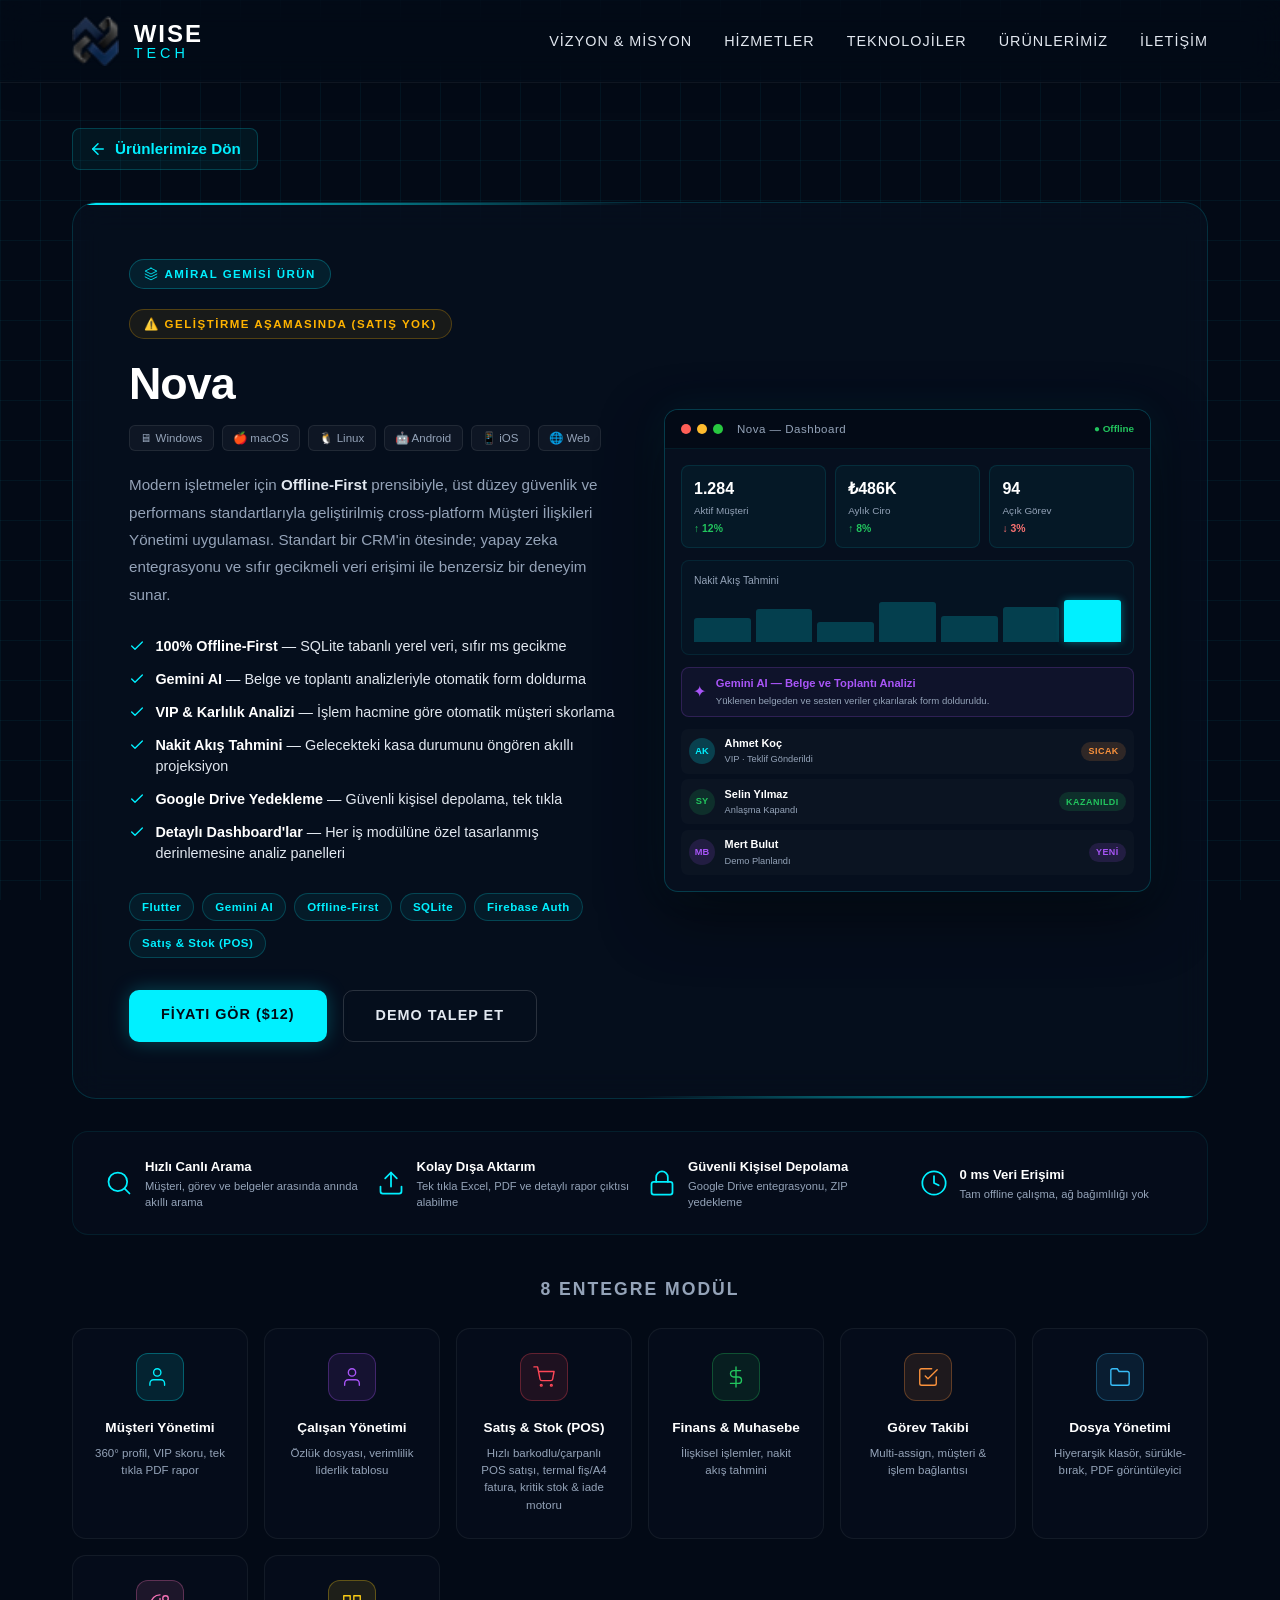
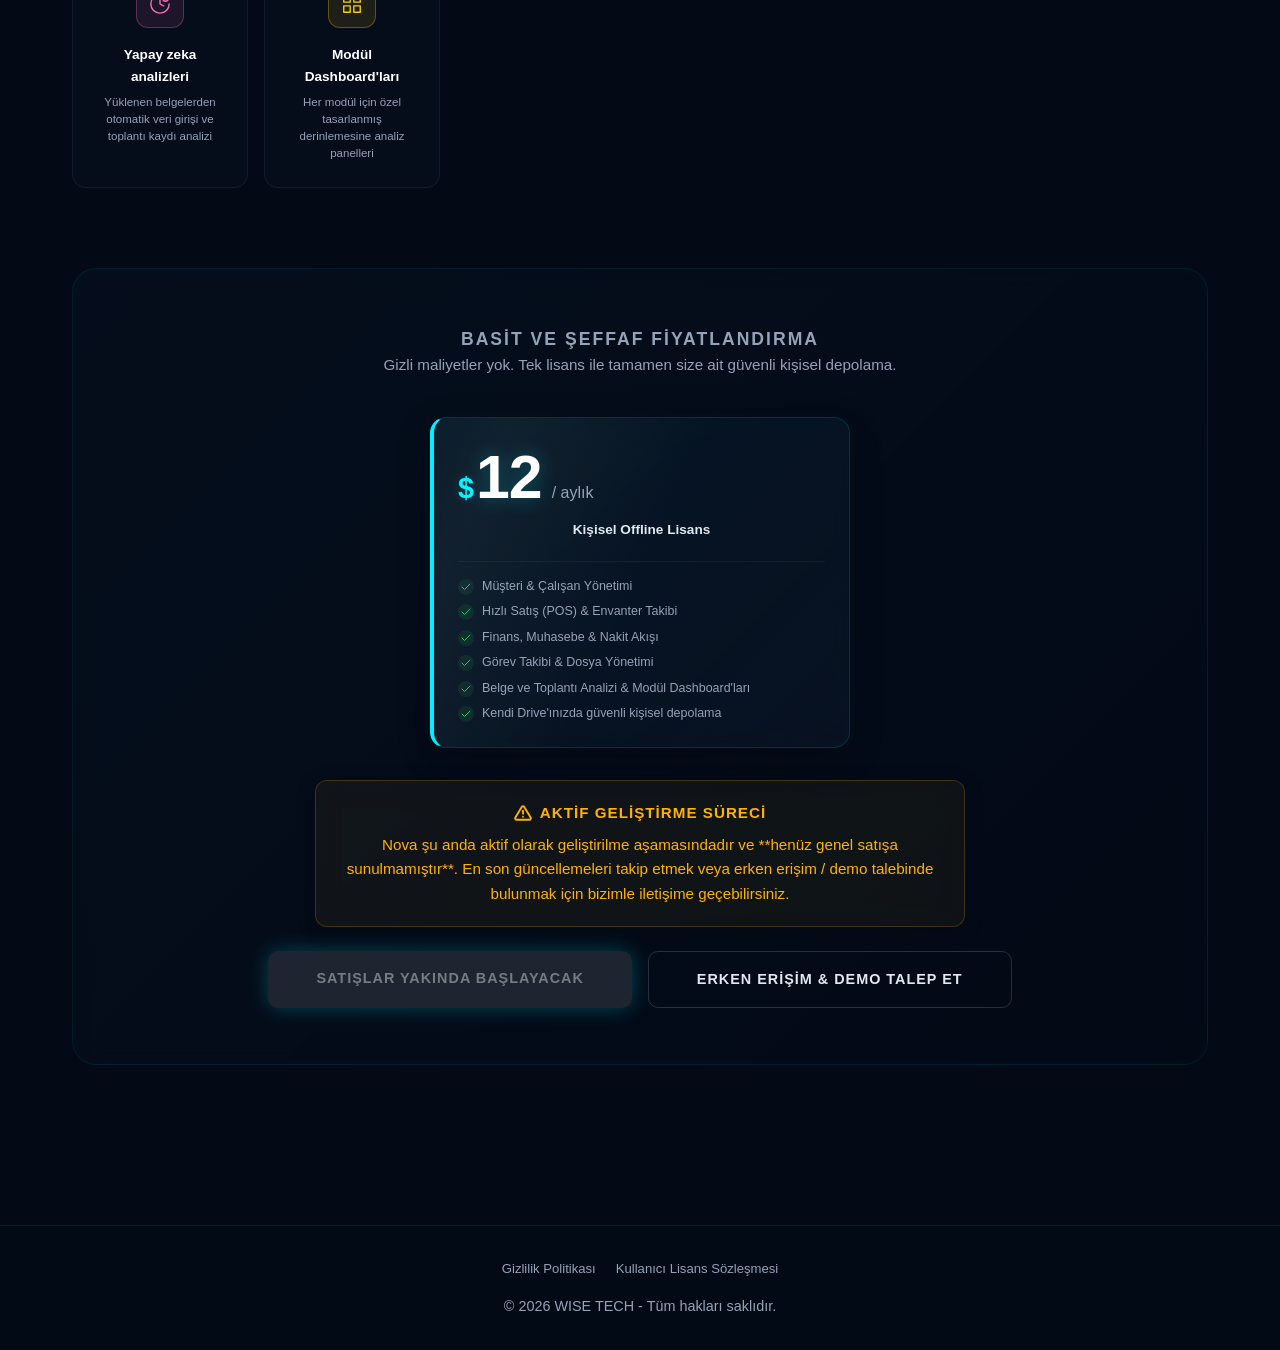
==== commit 87620aa2: "ui: Nova - add footer links for EULA and Privacy Policy" ====
--- a/urunlerimiz/nova/index.html
+++ b/urunlerimiz/nova/index.html
@@ -621,6 +621,10 @@
 
     <!-- Alt Bilgi -->
     <footer>
+        <div style="display: flex; justify-content: center; gap: 20px; margin-bottom: 1rem; font-size: 0.82rem;">
+            <a href="privacy_policy_tr.html" style="color: var(--text-muted); text-decoration: none; transition: color 0.3s;" onmouseover="this.style.color='var(--neon-blue)'" onmouseout="this.style.color='var(--text-muted)'">Gizlilik Politikası</a>
+            <a href="license_agreement_tr.html" style="color: var(--text-muted); text-decoration: none; transition: color 0.3s;" onmouseover="this.style.color='var(--neon-blue)'" onmouseout="this.style.color='var(--text-muted)'">Kullanıcı Lisans Sözleşmesi</a>
+        </div>
         <p>&copy; 2026 WISE TECH - Tüm hakları saklıdır.</p>
     </footer>
 
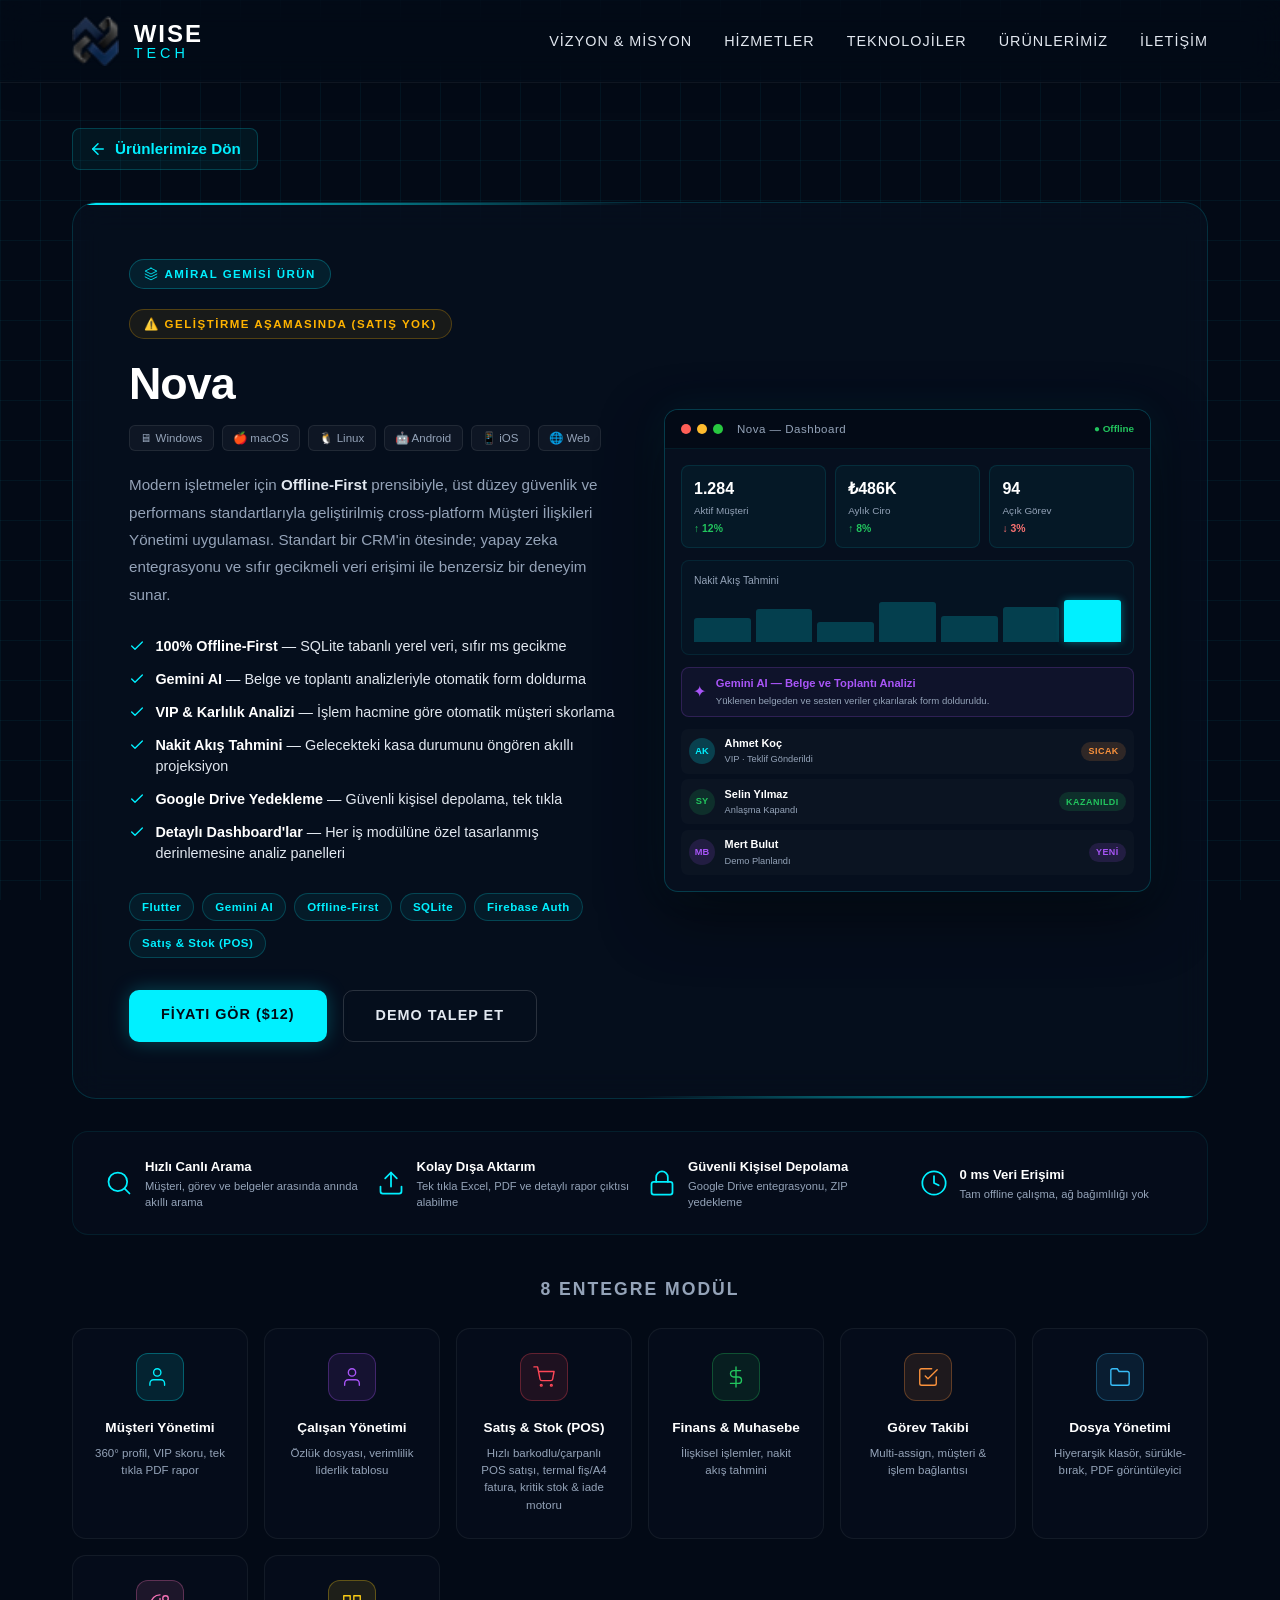
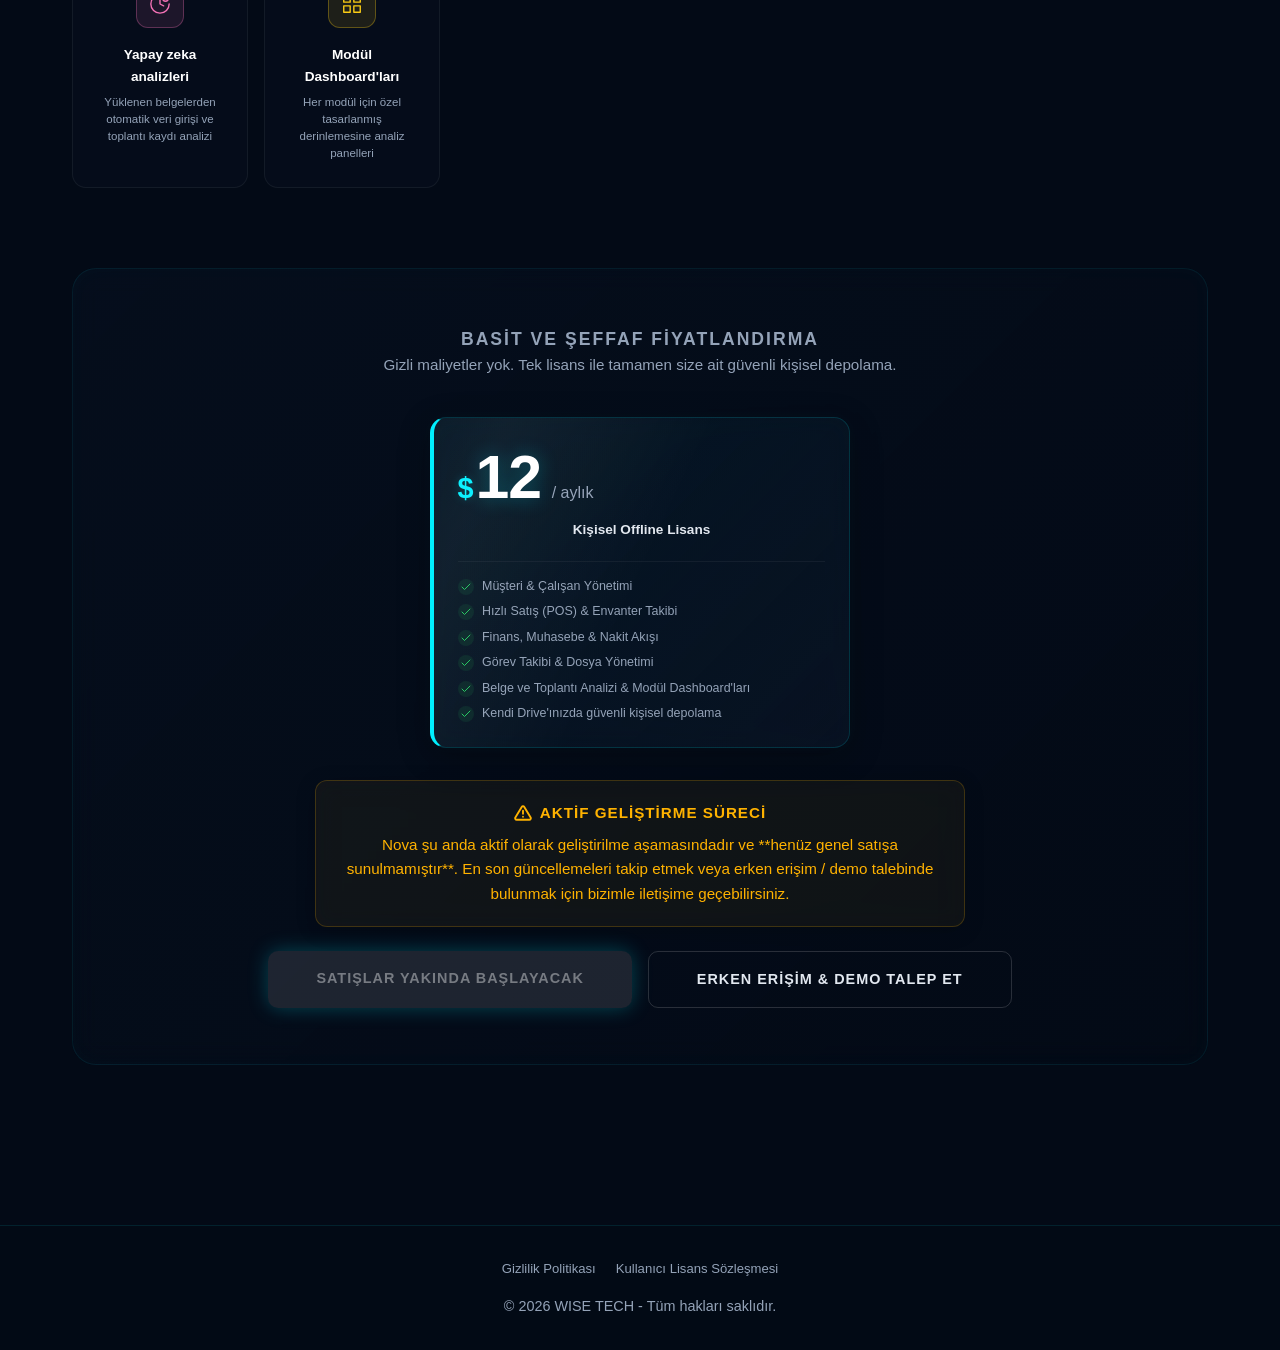
==== commit 94faa8a9: "ui: Nova - update footer links to match renamed legal files" ====
--- a/urunlerimiz/nova/index.html
+++ b/urunlerimiz/nova/index.html
@@ -622,8 +622,8 @@
     <!-- Alt Bilgi -->
     <footer>
         <div style="display: flex; justify-content: center; gap: 20px; margin-bottom: 1rem; font-size: 0.82rem;">
-            <a href="privacy_policy_tr.html" style="color: var(--text-muted); text-decoration: none; transition: color 0.3s;" onmouseover="this.style.color='var(--neon-blue)'" onmouseout="this.style.color='var(--text-muted)'">Gizlilik Politikası</a>
-            <a href="license_agreement_tr.html" style="color: var(--text-muted); text-decoration: none; transition: color 0.3s;" onmouseover="this.style.color='var(--neon-blue)'" onmouseout="this.style.color='var(--text-muted)'">Kullanıcı Lisans Sözleşmesi</a>
+            <a href="privacy_policy.html" style="color: var(--text-muted); text-decoration: none; transition: color 0.3s;" onmouseover="this.style.color='var(--neon-blue)'" onmouseout="this.style.color='var(--text-muted)'">Gizlilik Politikası</a>
+            <a href="license_agreement.html" style="color: var(--text-muted); text-decoration: none; transition: color 0.3s;" onmouseover="this.style.color='var(--neon-blue)'" onmouseout="this.style.color='var(--text-muted)'">Kullanıcı Lisans Sözleşmesi</a>
         </div>
         <p>&copy; 2026 WISE TECH - Tüm hakları saklıdır.</p>
     </footer>
